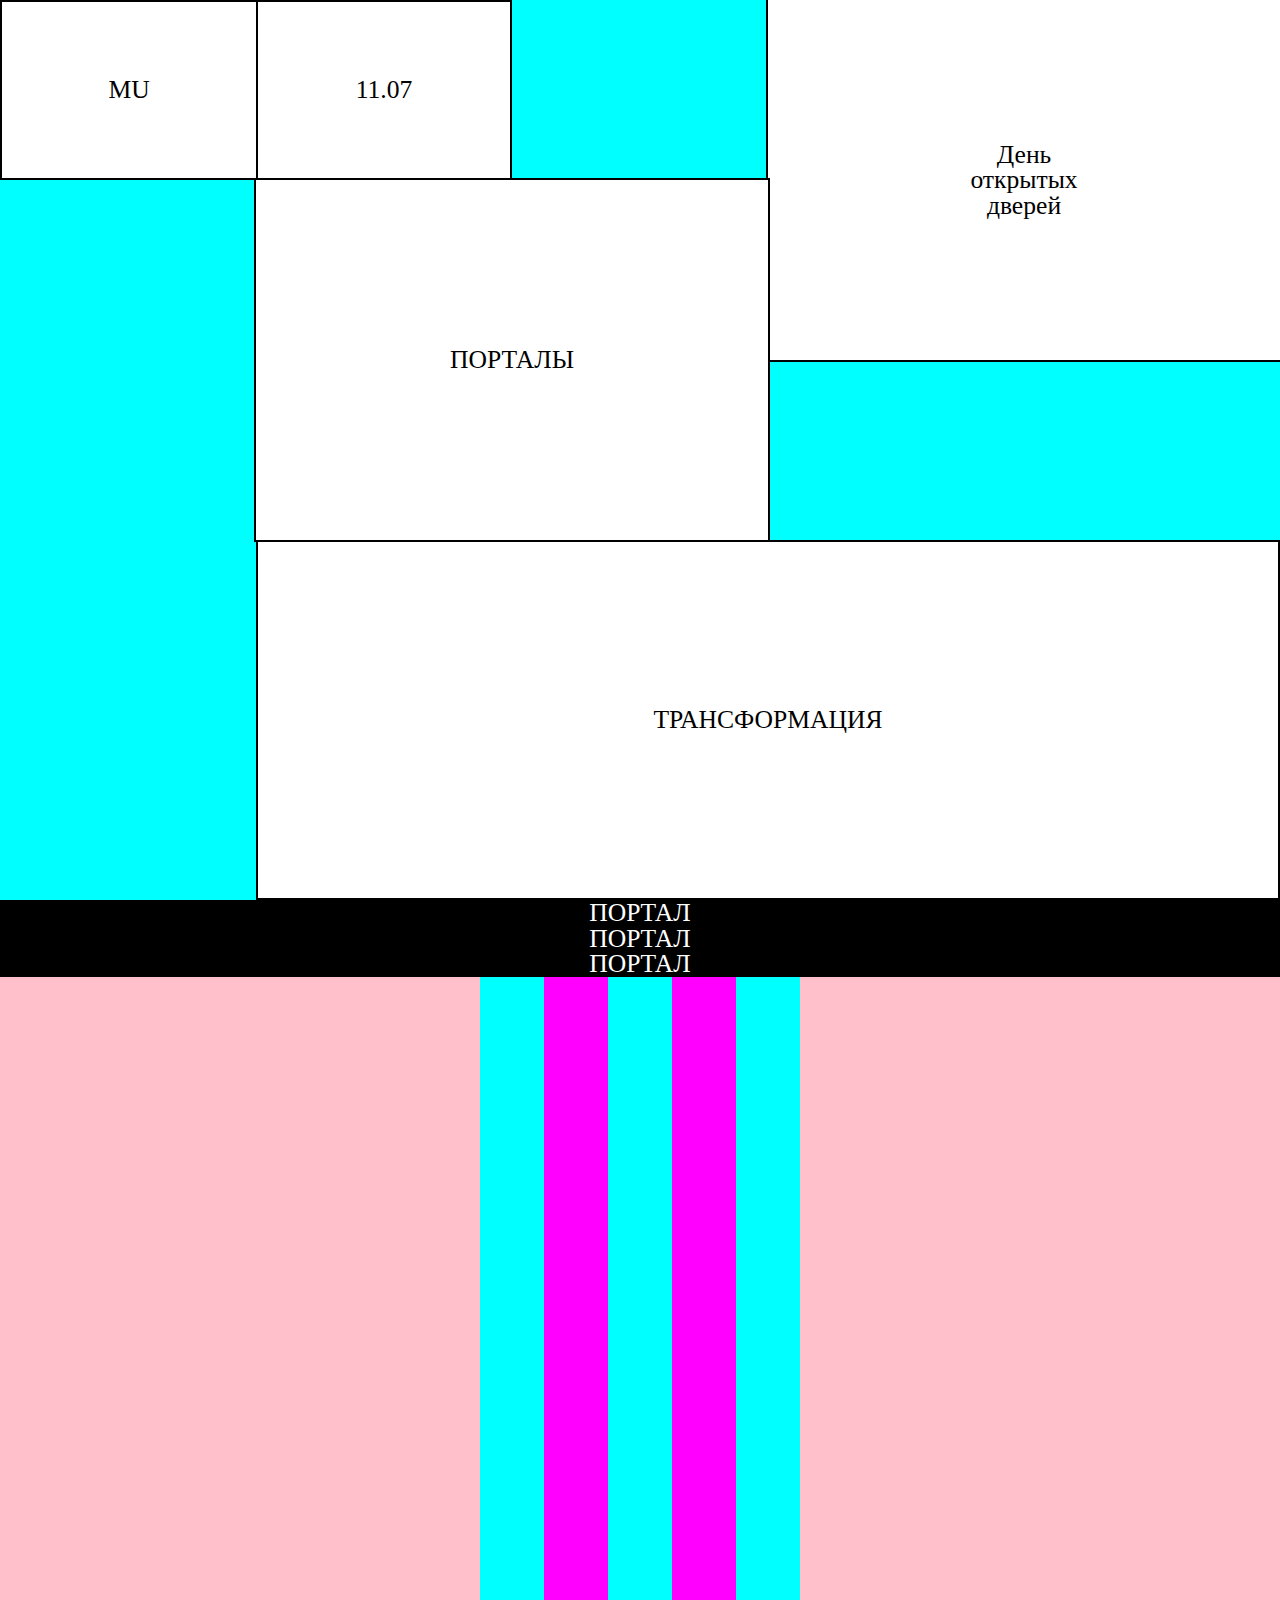
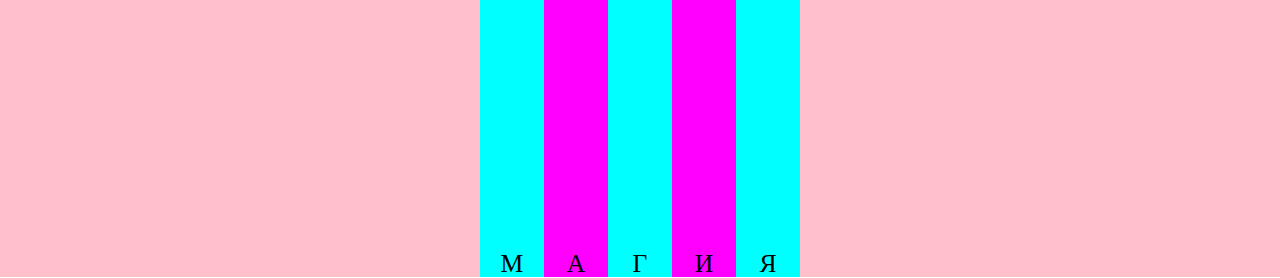
==== index.html @ 1e86769f "Update index.html" ====
<!DOCTYPE html>
<html lang="en">
  <head>
    <meta charset="UTF-8" />
    <meta name="viewport" content="width=device-width, initial-scale=1.0" />
    <title>Document</title>
    <link rel="stylesheet" href="/css/css.css" />
  </head>
  <body>
    <div class="mainscreen">
      <div class="MU">MU</div>
      <div class="date">11.07</div>
      <div class="opendoor">День <br> открытых <br> дверей </div>
      <div class="portaltxt">ПОРТАЛЫ</div>
      <div class="transform">ТРАНСФОРМАЦИЯ</div>
    </div>
    <div class="portals">
      <div class="row">
        <div class="word">ПОР</div>
        <div class="portal" style="--delay: 1s"></div>
        <div class="word">ТАЛ</div>
      </div>
      <div class="row">
        <div class="word">ПОР</div>
        <div class="portal" style="--delay: 2s"></div>
        <div class="word">ТАЛ</div>
      </div>
      <div class="row">
        <div class="word">ПОР</div>
        <div class="portal" style="--delay: 3s"></div>
        <div class="word">ТАЛ</div>
      </div>
    </div>
    <div class="lastSection">
      <div class="column">
        <div class="letter" style="--delay: 2">М</div>
      </div>
      <div class="column">
        <div class="letter" style="--delay: 3">А</div>
      </div>
      <div class="column">
        <div class="letter">Г</div>
      </div>
      <div class="column">
        <div class="letter" style="--delay: 3">И</div>
      </div>
      <div class="column">
        <div class="letter" style="--delay: 2">Я</div>
      </div>
    </div>
  </body>
</html>
---- css/css.css ----
@import url('reset.css');
@import url('layout.css');
@import url('adaptive.css');
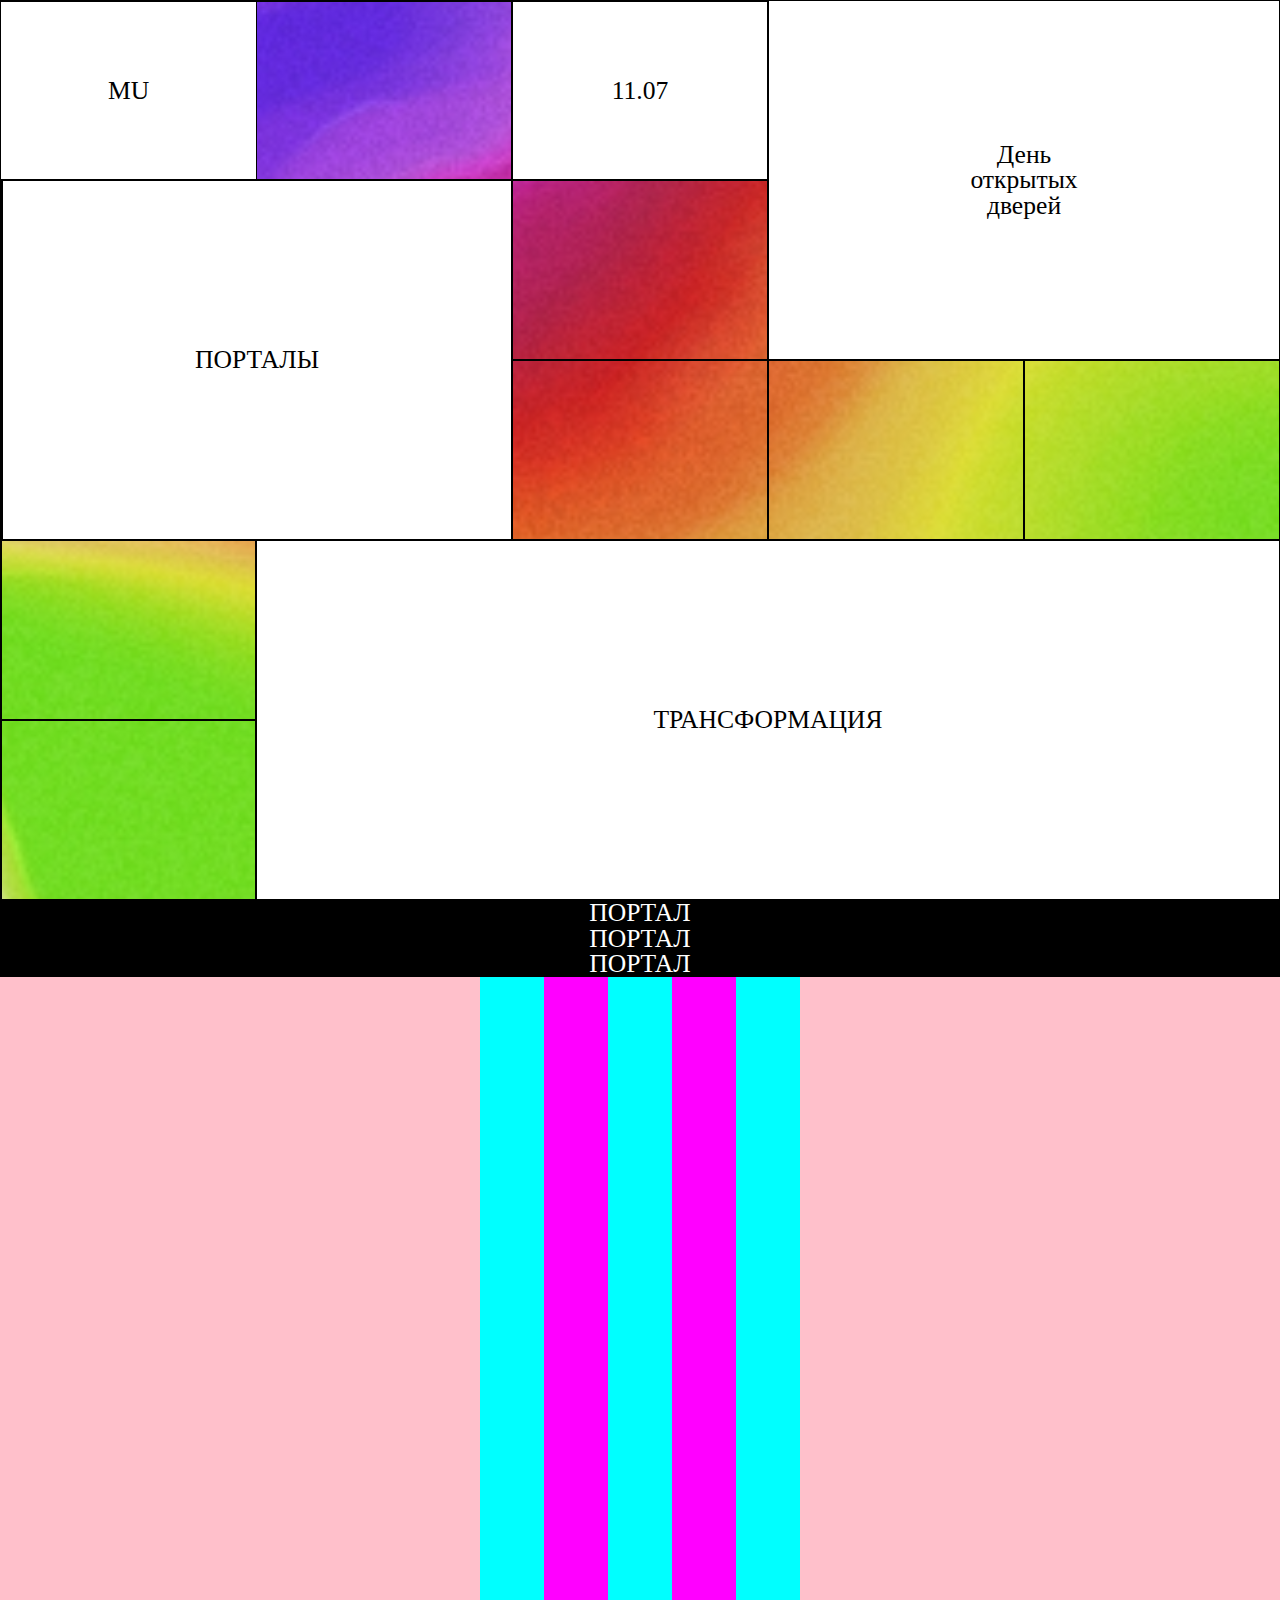
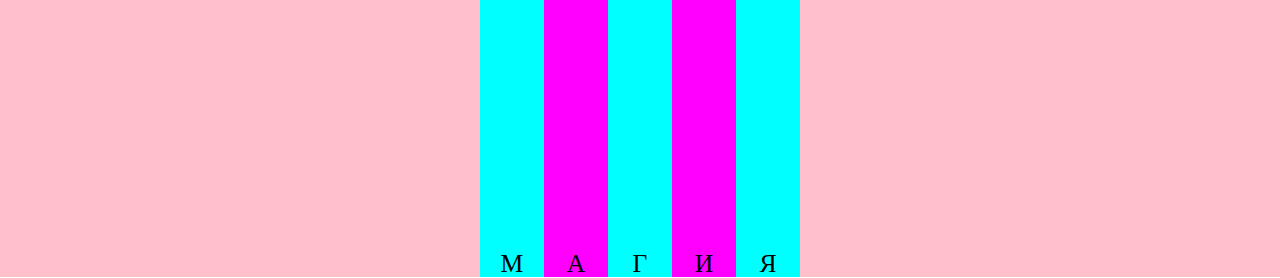
==== commit 4b8b1509: "first screen done" ====
--- a/index.html
+++ b/index.html
@@ -4,9 +4,36 @@
     <meta charset="UTF-8" />
     <meta name="viewport" content="width=device-width, initial-scale=1.0" />
     <title>Document</title>
-    <link rel="stylesheet" href="/css/css.css" />
+    <link rel="stylesheet" href="./css/css.css"/>
   </head>
   <body>
+    <div class="grid-container">
+      <div class="grid-item"></div>
+      <div class="grid-item"></div>
+      <div class="grid-item"></div>
+      <div class="grid-item"></div>
+      <div class="grid-item"></div>
+      <div class="grid-item"></div>
+      <div class="grid-item"></div>
+      <div class="grid-item"></div>
+      <div class="grid-item"></div>
+      <div class="grid-item"></div>
+      <div class="grid-item"></div>
+      <div class="grid-item"></div>
+      <div class="grid-item"></div>
+      <div class="grid-item"></div>
+      <div class="grid-item"></div>
+      <div class="grid-item"></div>
+      <div class="grid-item"></div>
+      <div class="grid-item"></div>
+      <div class="grid-item"></div>
+      <div class="grid-item"></div>
+      <div class="grid-item"></div>
+      <div class="grid-item"></div>
+      <div class="grid-item"></div>
+      <div class="grid-item"></div>
+      <div class="grid-item"></div>
+  </div>
     <div class="mainscreen">
       <div class="MU">MU</div>
       <div class="date">11.07</div>
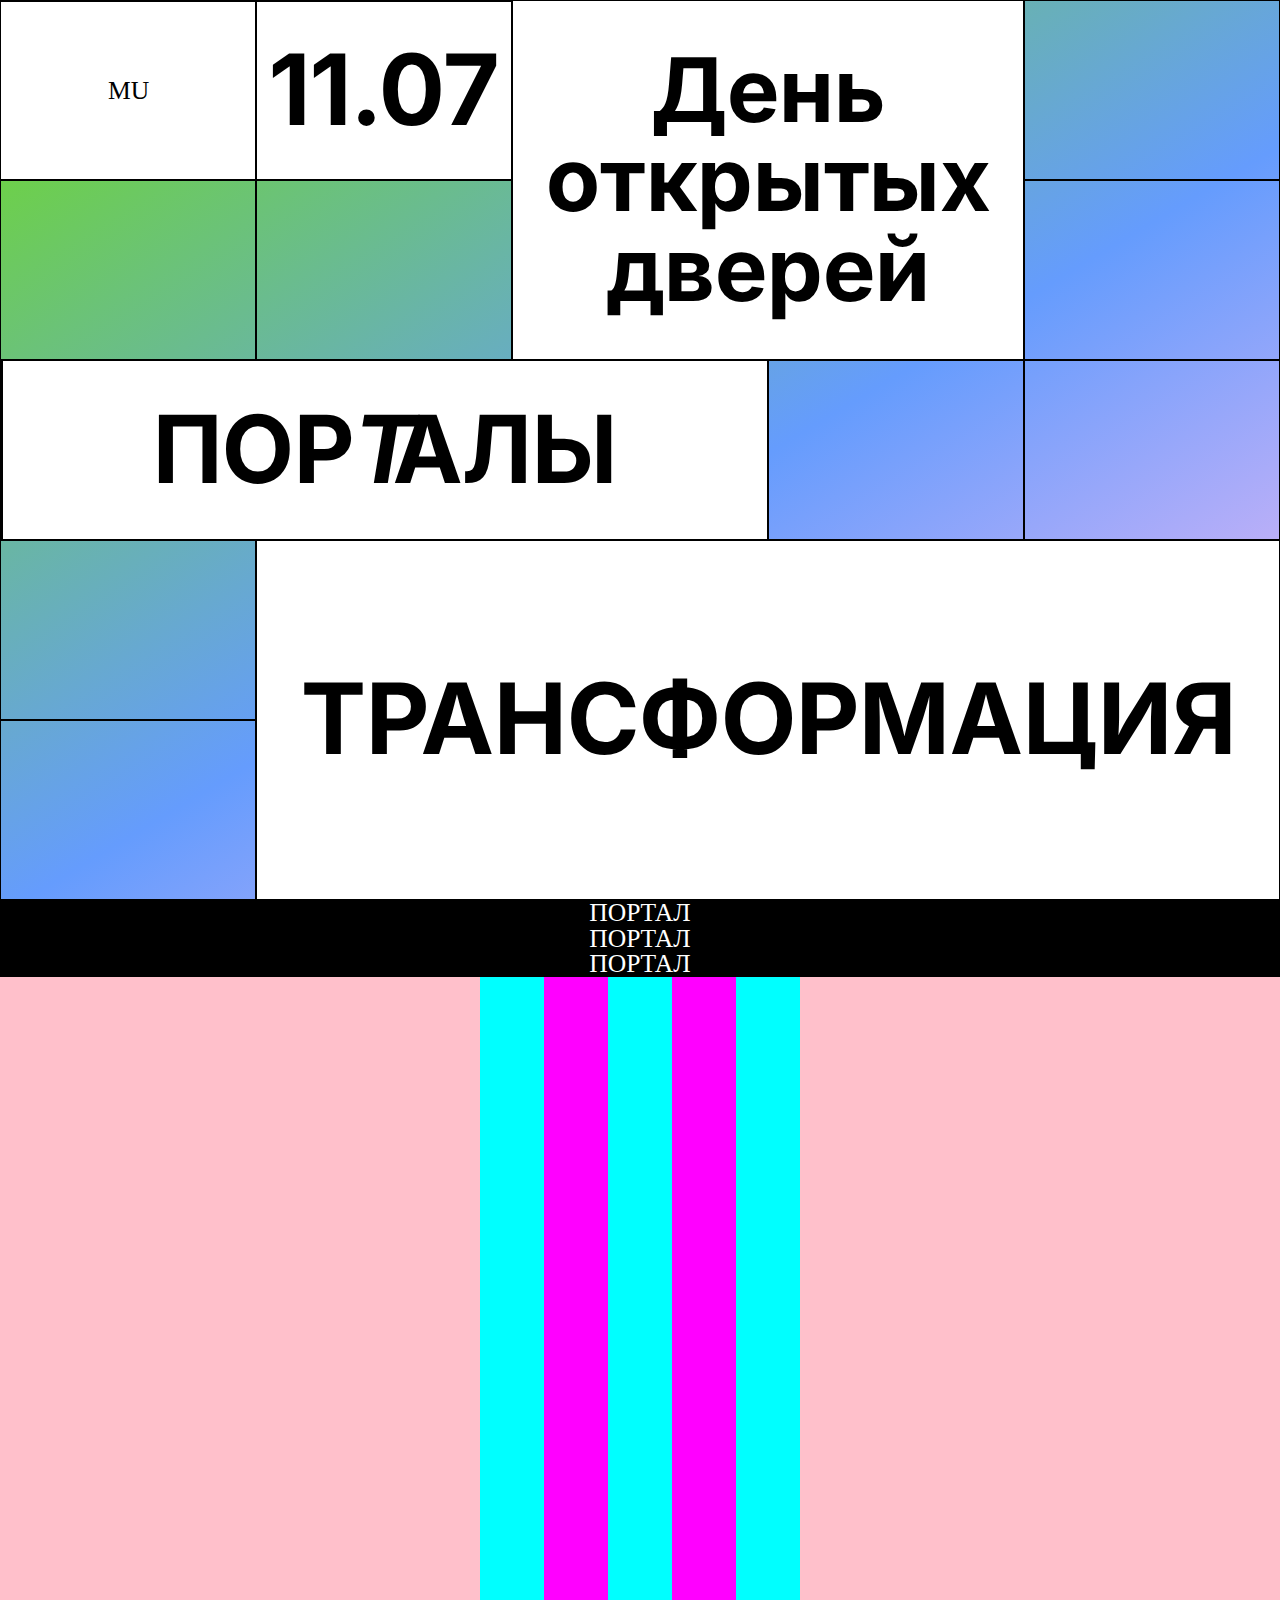
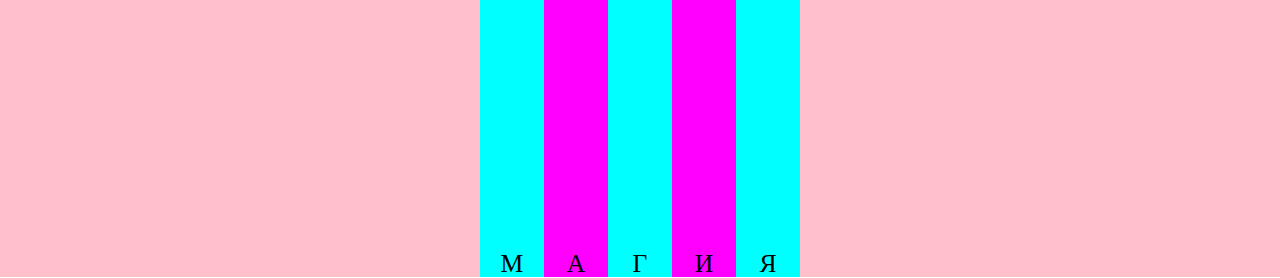
==== commit 4bef2feb: "text" ====
--- a/index.html
+++ b/index.html
@@ -38,7 +38,7 @@
       <div class="MU">MU</div>
       <div class="date">11.07</div>
       <div class="opendoor">День <br> открытых <br> дверей </div>
-      <div class="portaltxt">ПОРТАЛЫ</div>
+      <div class="portaltxt">ПОР<span class="change-font">Т</span>АЛЫ</div>
       <div class="transform">ТРАНСФОРМАЦИЯ</div>
     </div>
     <div class="portals">
--- a/css/css.css
+++ b/css/css.css
@@ -1,3 +1,4 @@
 @import url('reset.css');
 @import url('layout.css');
 @import url('adaptive.css');
+@import url('fonts.css');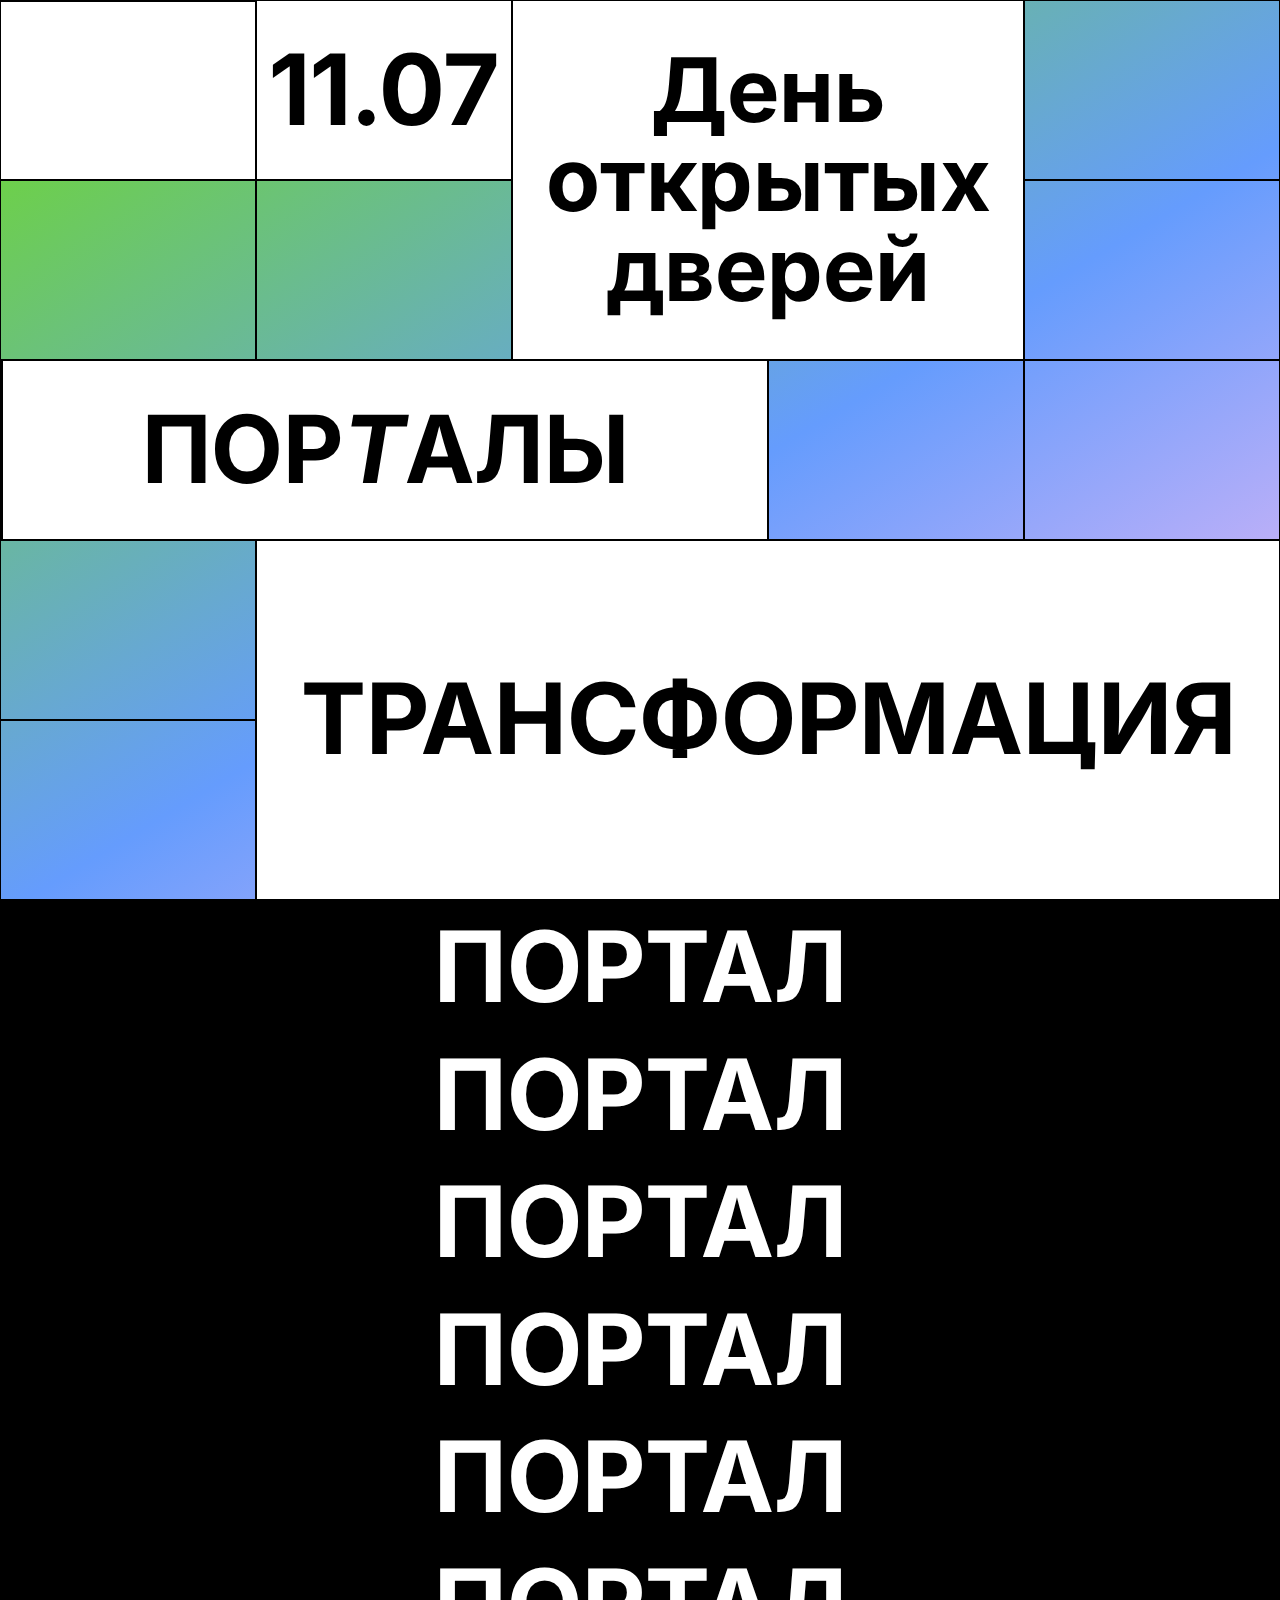
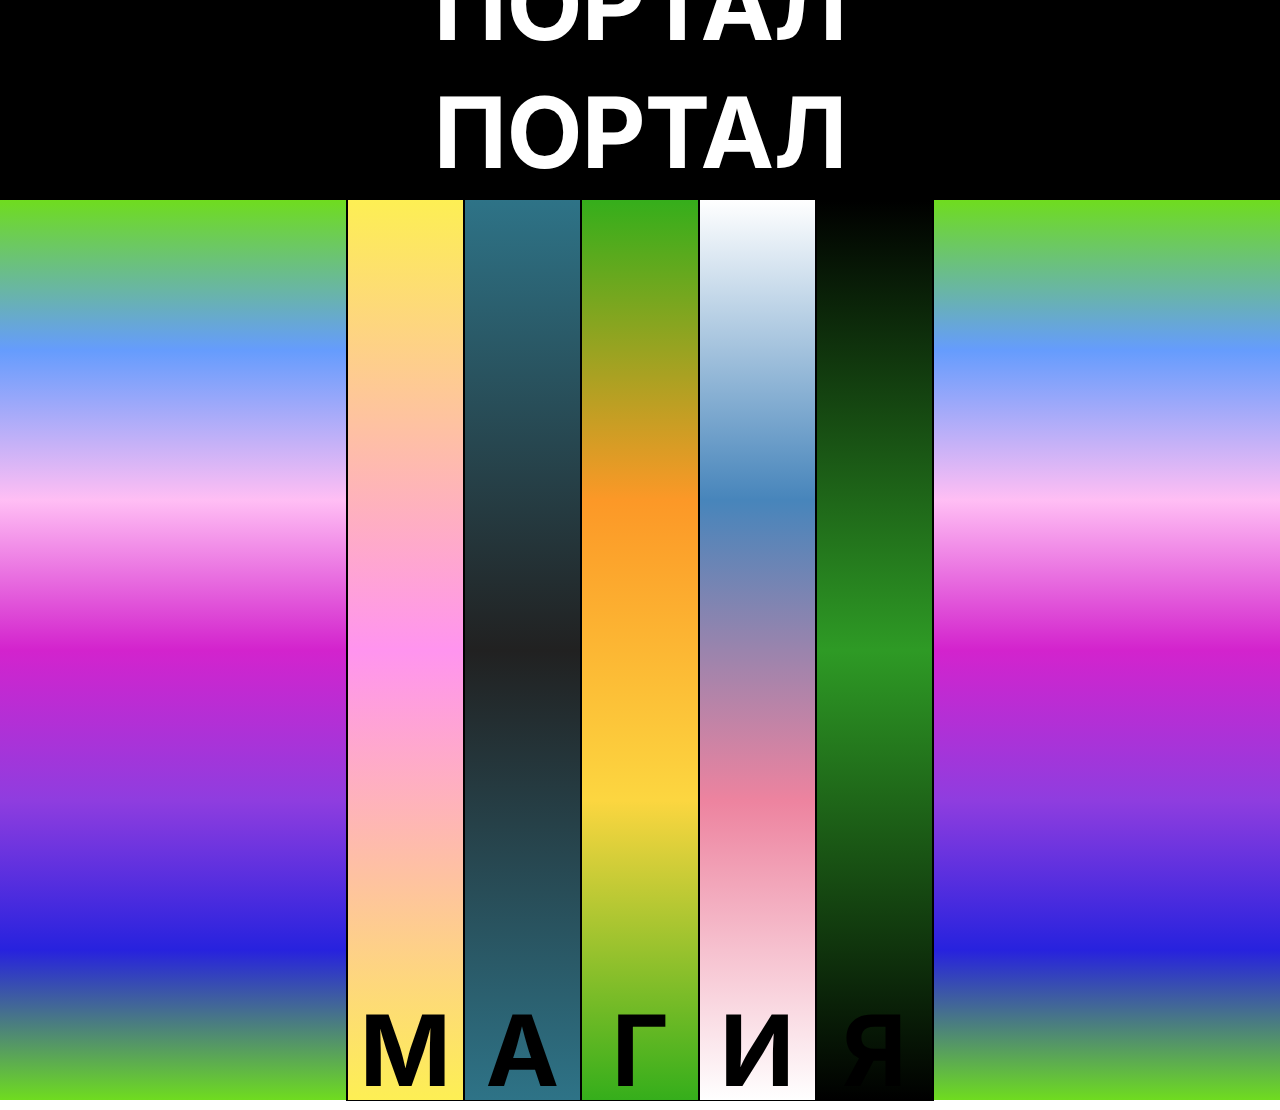
==== commit fd168ce1: "3 screens finished" ====
--- a/index.html
+++ b/index.html
@@ -35,7 +35,7 @@
       <div class="grid-item"></div>
   </div>
     <div class="mainscreen">
-      <div class="MU">MU</div>
+      <div class="MU"><img src="../cssanimation/img/Vector.svg" alt="" class="logo"></div>
       <div class="date">11.07</div>
       <div class="opendoor">День <br> открытых <br> дверей </div>
       <div class="portaltxt">ПОР<span class="change-font">Т</span>АЛЫ</div>
@@ -57,21 +57,42 @@
         <div class="portal" style="--delay: 3s"></div>
         <div class="word">ТАЛ</div>
       </div>
+      <div class="row">
+        <div class="word">ПОР</div>
+        <div class="portal" style="--delay: 4s"></div>
+        <div class="word">ТАЛ</div>
+      </div>
+        <div class="row">
+          <div class="word">ПОР</div>
+          <div class="portal" style="--delay: 3s"></div>
+          <div class="word">ТАЛ</div>
+        </div>
+        <div class="row">
+          <div class="word">ПОР</div>
+          <div class="portal" style="--delay: 2s"></div>
+          <div class="word">ТАЛ</div>
+        </div>
+          <div class="row">
+            <div class="word">ПОР</div>
+            <div class="portal" style="--delay: 1s"></div>
+            <div class="word">ТАЛ</div>
+          </div>
     </div>
+
     <div class="lastSection">
-      <div class="column">
+      <div class="column1">
         <div class="letter" style="--delay: 2">М</div>
       </div>
-      <div class="column">
+      <div class="column2">
         <div class="letter" style="--delay: 3">А</div>
       </div>
-      <div class="column">
+      <div class="column3">
         <div class="letter">Г</div>
       </div>
-      <div class="column">
+      <div class="column4">
         <div class="letter" style="--delay: 3">И</div>
       </div>
-      <div class="column">
+      <div class="column5">
         <div class="letter" style="--delay: 2">Я</div>
       </div>
     </div>
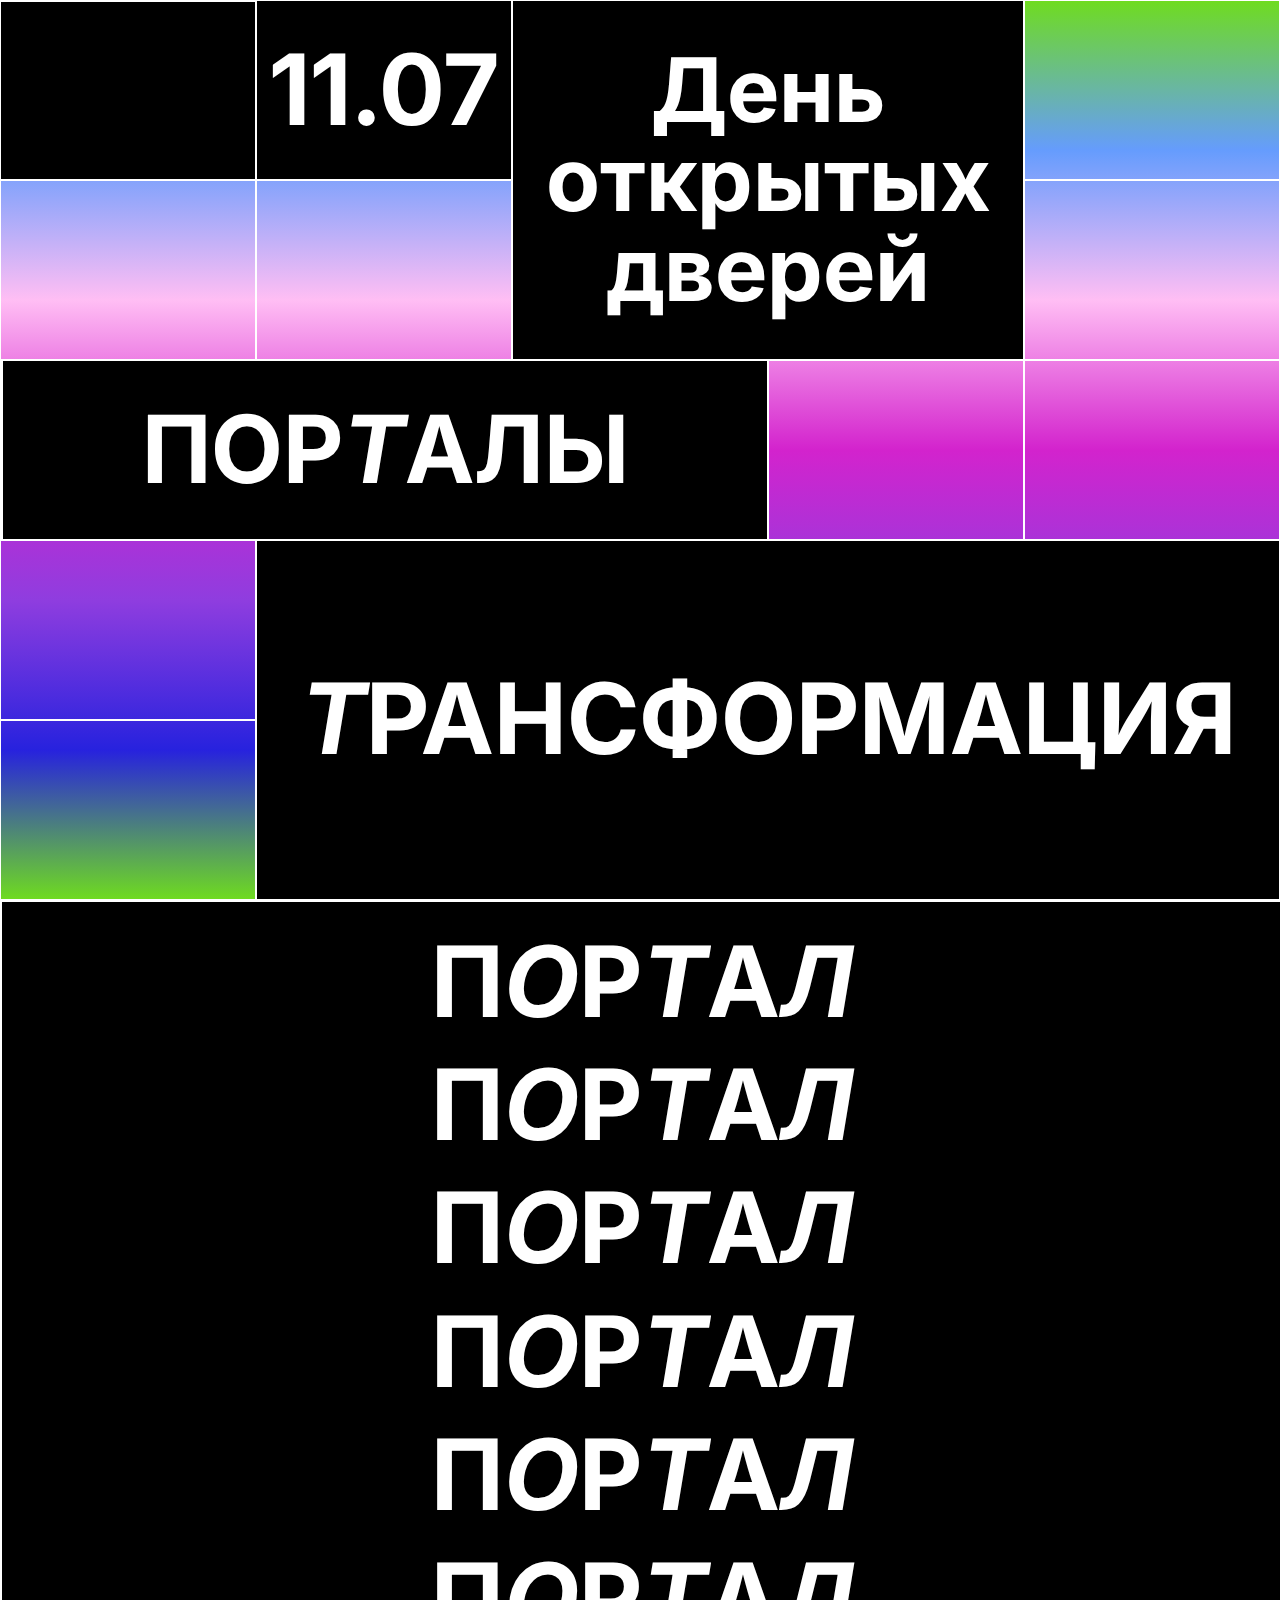
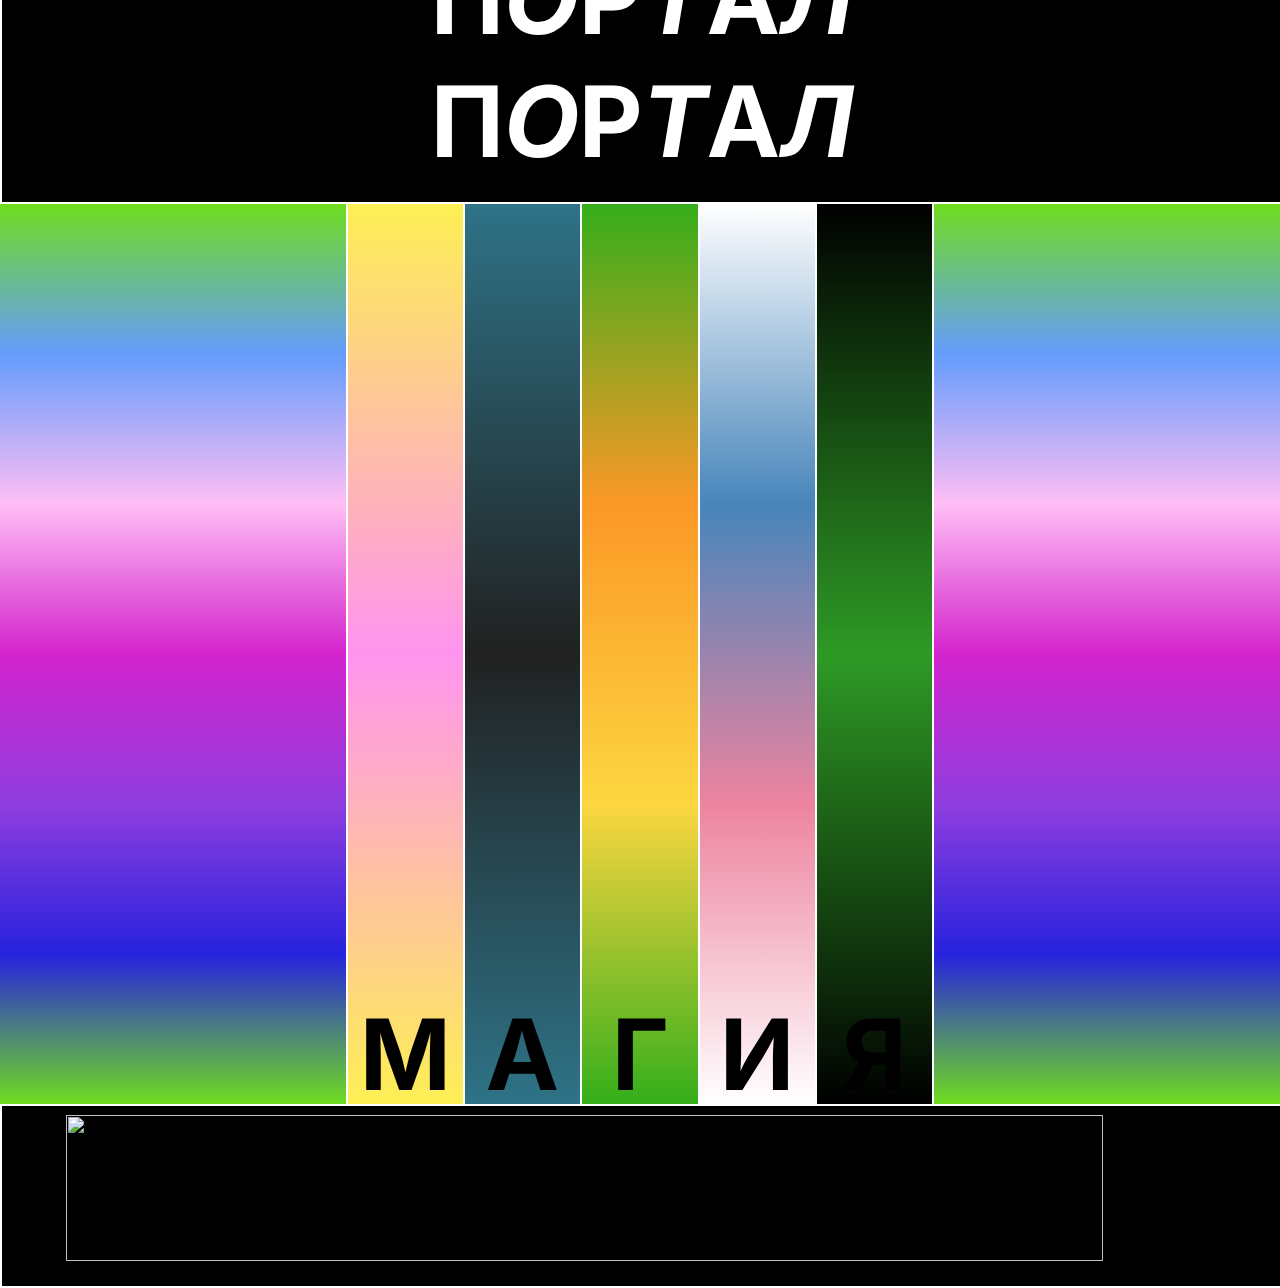
==== commit 576b9da6: "finished" ====
--- a/index.html
+++ b/index.html
@@ -36,46 +36,52 @@
   </div>
     <div class="mainscreen">
       <div class="MU"><img src="../cssanimation/img/Vector.svg" alt="" class="logo"></div>
-      <div class="date">11.07</div>
+      <div class="date"><p class="datetxt">11.07</p></div>
       <div class="opendoor">День <br> открытых <br> дверей </div>
-      <div class="portaltxt">ПОР<span class="change-font">Т</span>АЛЫ</div>
-      <div class="transform">ТРАНСФОРМАЦИЯ</div>
+      <div class="portaltxt">
+        <p class="portaltxtt">ПОР</p>
+        <p class="italic">Т</p>
+        <p class="portaltxtt">АЛЫ</p>
+        </div>
+      <div class="transform">
+        <p class="italic">Т</p>
+        <p>РАНСФОРМАЦИЯ</p></div>
     </div>
     <div class="portals">
       <div class="row">
-        <div class="word">ПОР</div>
+        <div class="word"><P>П</P> <p class="italic">О</p> <P>Р</P> </div>
         <div class="portal" style="--delay: 1s"></div>
-        <div class="word">ТАЛ</div>
+        <div class="word"> <p class="italic">Т</p><P>А</P> <p class="italic">Л</p> </div>
       </div>
       <div class="row">
-        <div class="word">ПОР</div>
+        <div class="word"><P>П</P> <p class="italic">О</p> <P>Р</P> </div>
         <div class="portal" style="--delay: 2s"></div>
-        <div class="word">ТАЛ</div>
+        <div class="word"> <p class="italic">Т</p><P>А</P> <p class="italic">Л</p> </div>
       </div>
       <div class="row">
-        <div class="word">ПОР</div>
+        <div class="word"><P>П</P> <p class="italic">О</p> <P>Р</P> </div>
         <div class="portal" style="--delay: 3s"></div>
-        <div class="word">ТАЛ</div>
+        <div class="word"> <p class="italic">Т</p><P>А</P> <p class="italic">Л</p> </div>
       </div>
       <div class="row">
-        <div class="word">ПОР</div>
+        <div class="word"><P>П</P> <p class="italic">О</p> <P>Р</P> </div>
         <div class="portal" style="--delay: 4s"></div>
-        <div class="word">ТАЛ</div>
+        <div class="word"> <p class="italic">Т</p><P>А</P> <p class="italic">Л</p> </div>
       </div>
         <div class="row">
-          <div class="word">ПОР</div>
+          <div class="word"><P>П</P> <p class="italic">О</p> <P>Р</P> </div>
           <div class="portal" style="--delay: 3s"></div>
-          <div class="word">ТАЛ</div>
+          <div class="word"> <p class="italic">Т</p><P>А</P> <p class="italic">Л</p> </div>
         </div>
         <div class="row">
-          <div class="word">ПОР</div>
+          <div class="word"><P>П</P> <p class="italic">О</p> <P>Р</P> </div>
           <div class="portal" style="--delay: 2s"></div>
-          <div class="word">ТАЛ</div>
+          <div class="word"> <p class="italic">Т</p><P>А</P> <p class="italic">Л</p> </div>
         </div>
           <div class="row">
-            <div class="word">ПОР</div>
+            <div class="word"><P>П</P> <p class="italic">О</p> <P>Р</P> </div>
             <div class="portal" style="--delay: 1s"></div>
-            <div class="word">ТАЛ</div>
+            <div class="word"> <p class="italic">Т</p><P>А</P> <p class="italic">Л</p> </div>
           </div>
     </div>
 
@@ -96,5 +102,7 @@
         <div class="letter" style="--delay: 2">Я</div>
       </div>
     </div>
+
+      <div class="nameandgroup"> <img class="imgname" src="../cssanimation/img/lastlasttt.svg" alt=""></div>
   </body>
 </html>
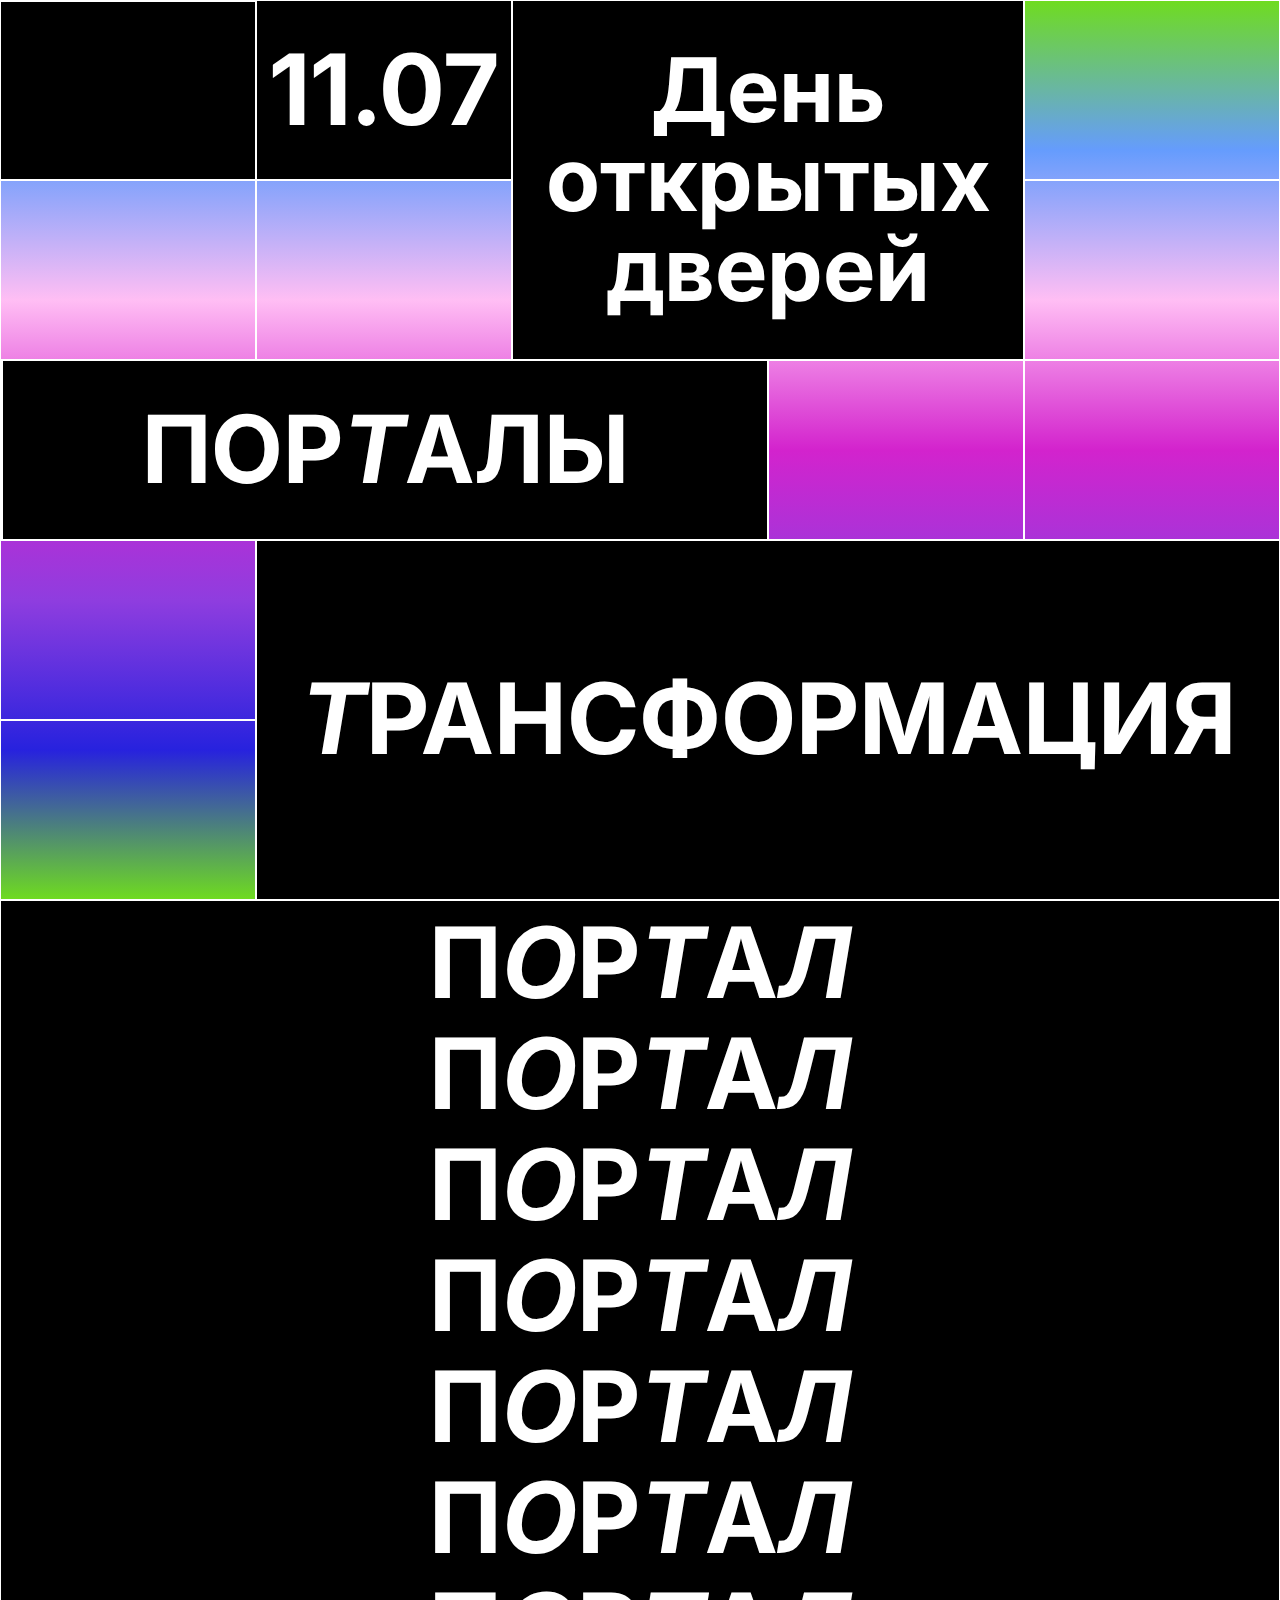
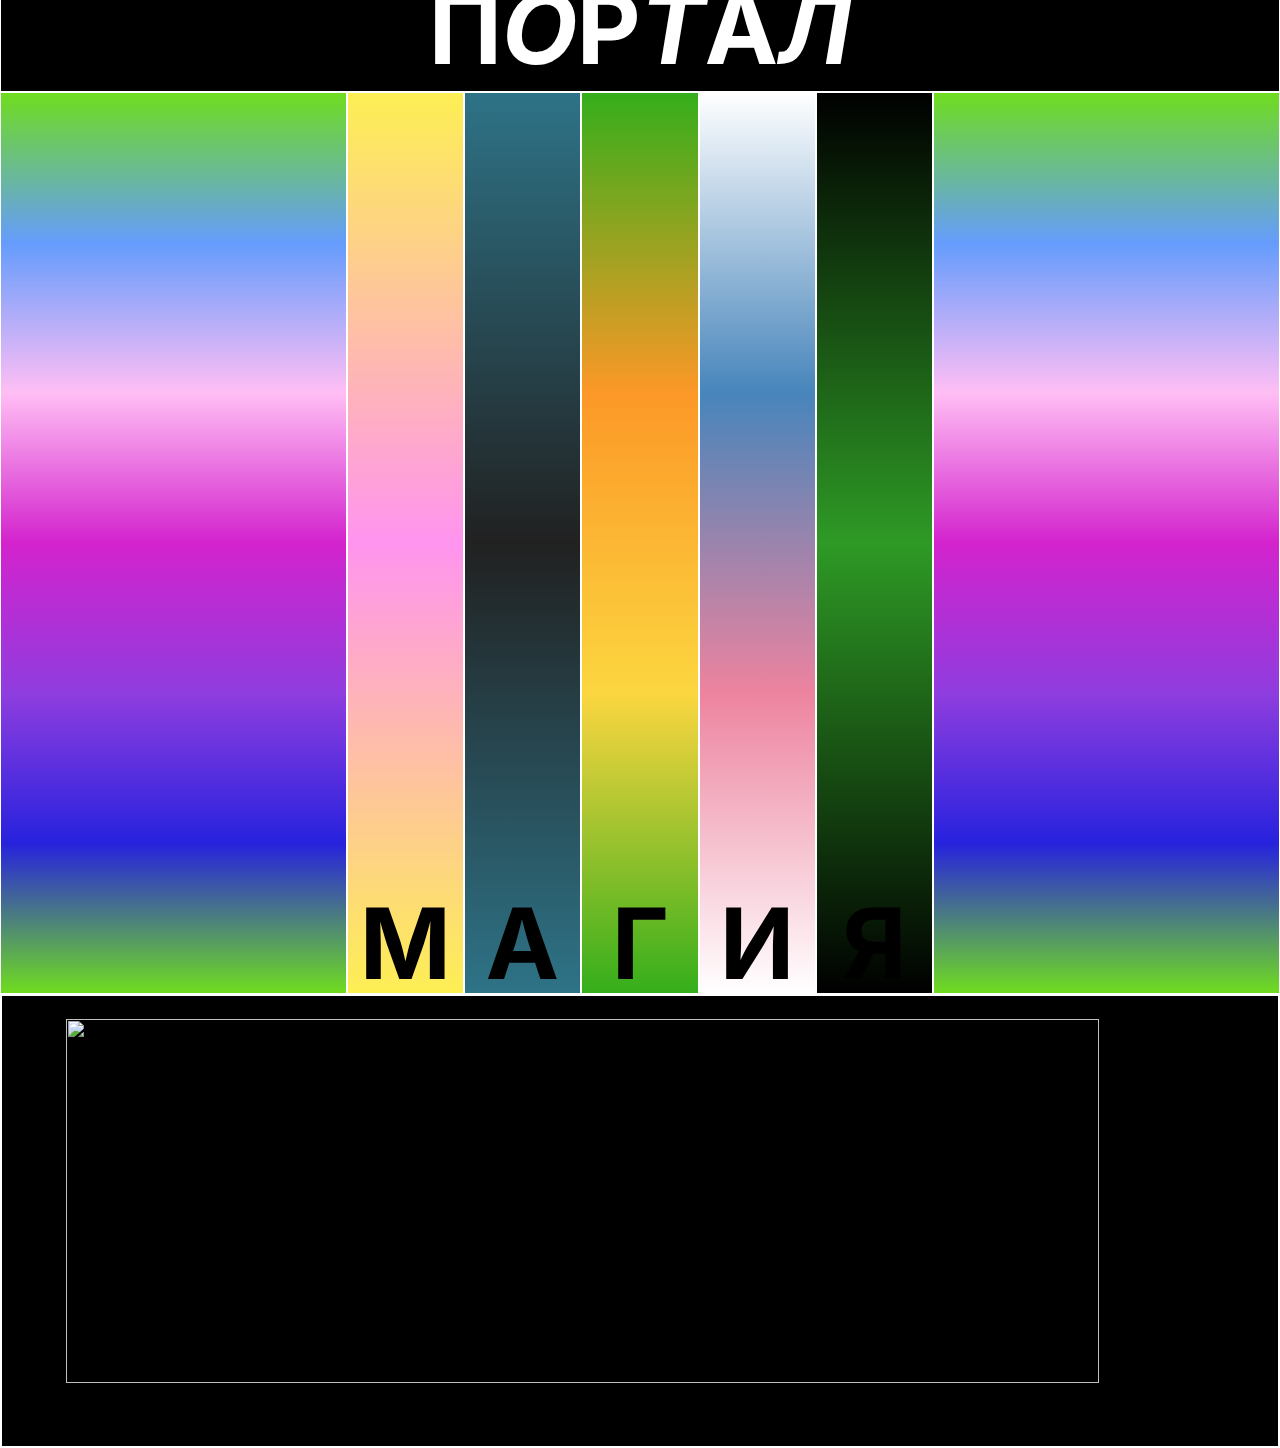
==== commit a3c6422c: "done" ====
--- a/index.html
+++ b/index.html
@@ -3,7 +3,12 @@
   <head>
     <meta charset="UTF-8" />
     <meta name="viewport" content="width=device-width, initial-scale=1.0" />
-    <title>Document</title>
+<meta property="og:type" content="website">
+<meta property="og:url" content="file:///Users/polinaabdrakhmanova/Downloads/cssanimation/img/jpg.jpg">
+<meta property="og:title" content="magic is real">
+<meta property="og:image" content="https://example.com/image.jpg">
+    <title>magic is real</title>
+    <link rel="icon" href="./img/favicon.png">
     <link rel="stylesheet" href="./css/css.css"/>
   </head>
   <body>
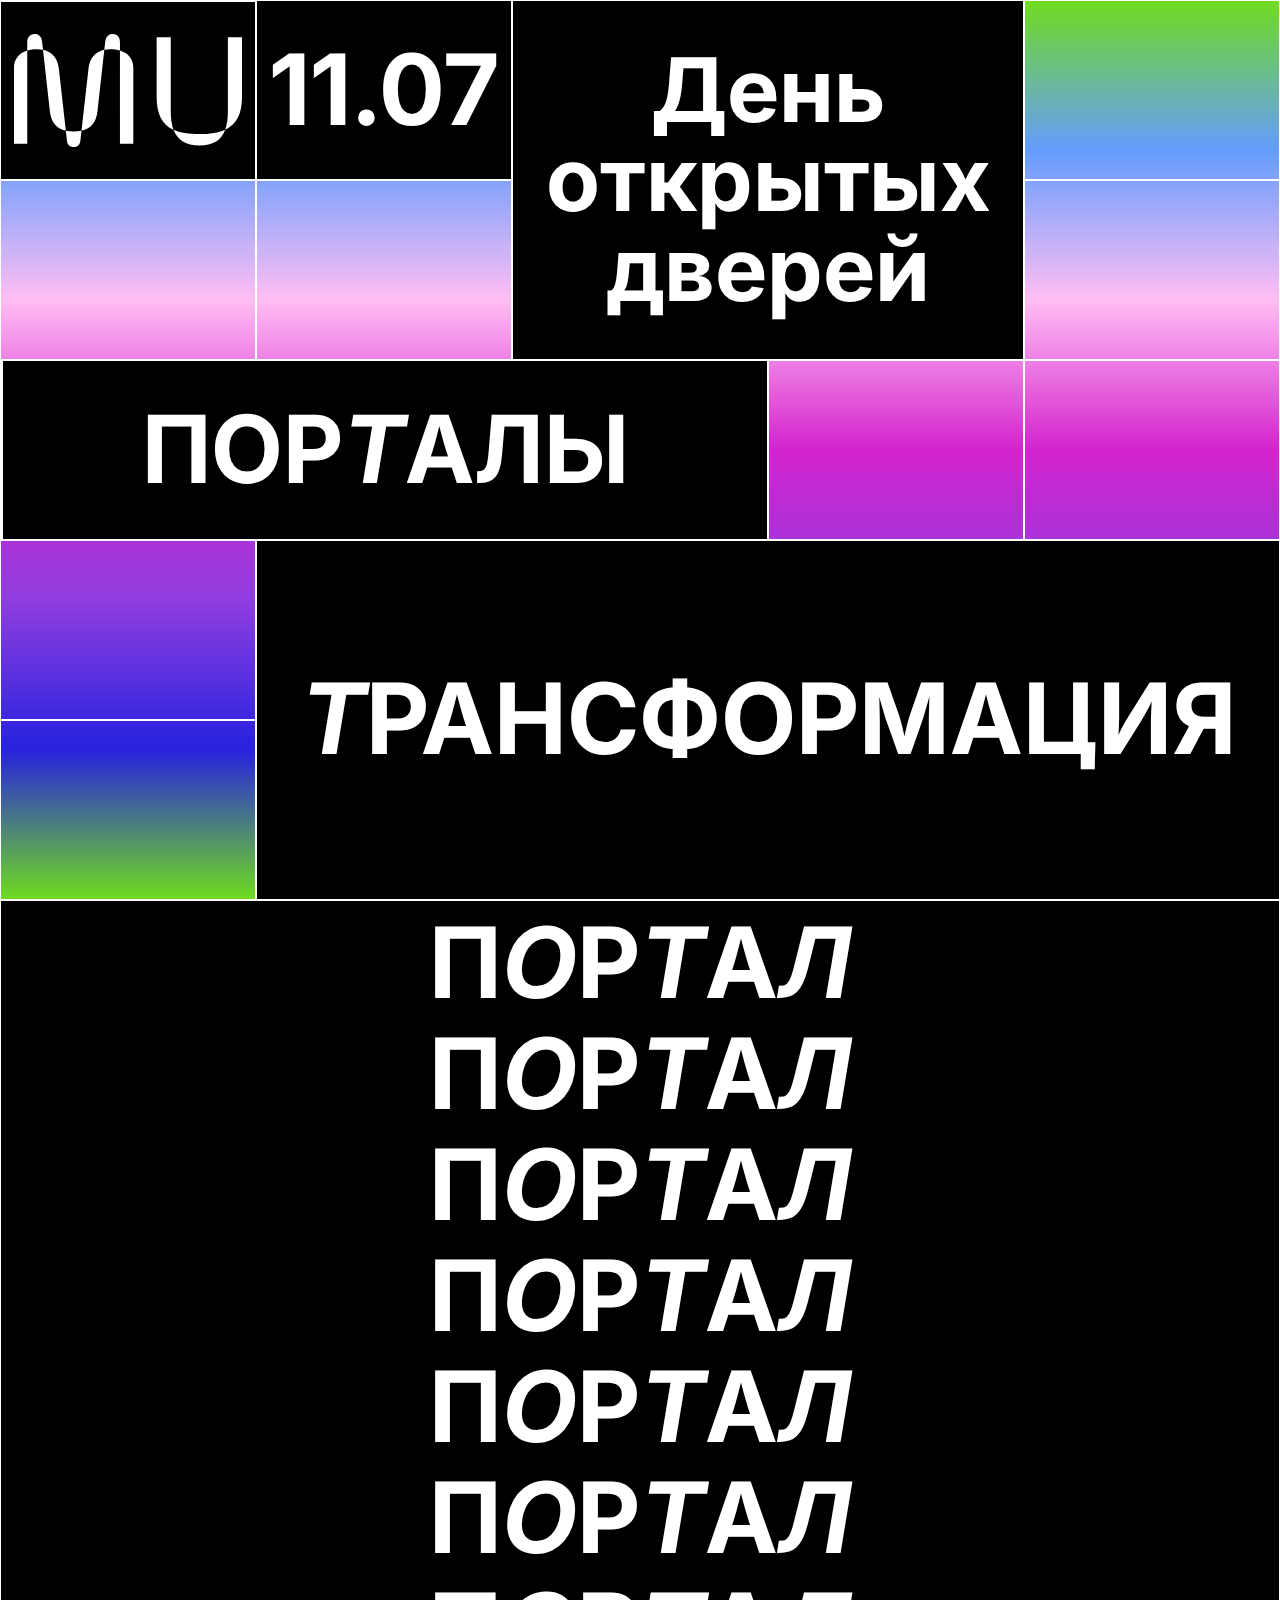
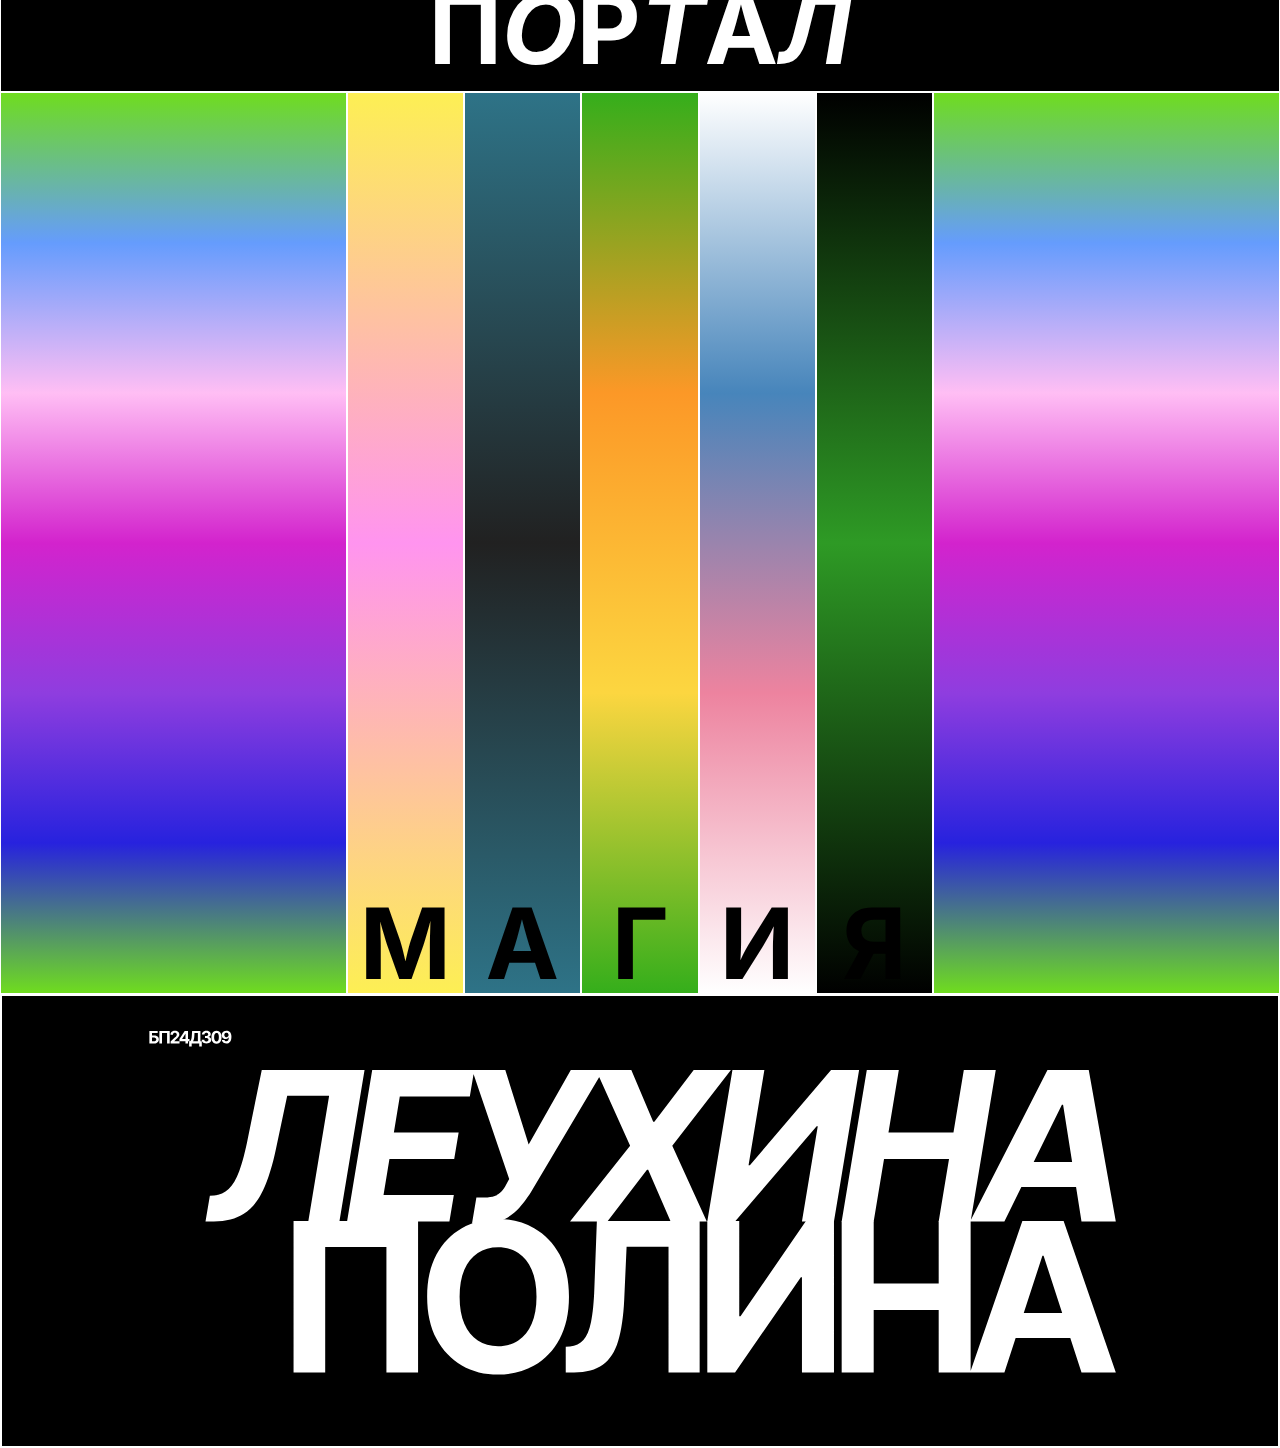
==== commit ffeca778: "Update index.html" ====
--- a/index.html
+++ b/index.html
@@ -40,7 +40,7 @@
       <div class="grid-item"></div>
   </div>
     <div class="mainscreen">
-      <div class="MU"><img src="../cssanimation/img/Vector.svg" alt="" class="logo"></div>
+      <div class="MU"><img src="./img/Vector.svg" alt="" class="logo"></div>
       <div class="date"><p class="datetxt">11.07</p></div>
       <div class="opendoor">День <br> открытых <br> дверей </div>
       <div class="portaltxt">
@@ -108,6 +108,6 @@
       </div>
     </div>
 
-      <div class="nameandgroup"> <img class="imgname" src="../cssanimation/img/lastlasttt.svg" alt=""></div>
+      <div class="nameandgroup"> <img class="imgname" src="./img/lastlasttt.svg" alt=""></div>
   </body>
 </html>
